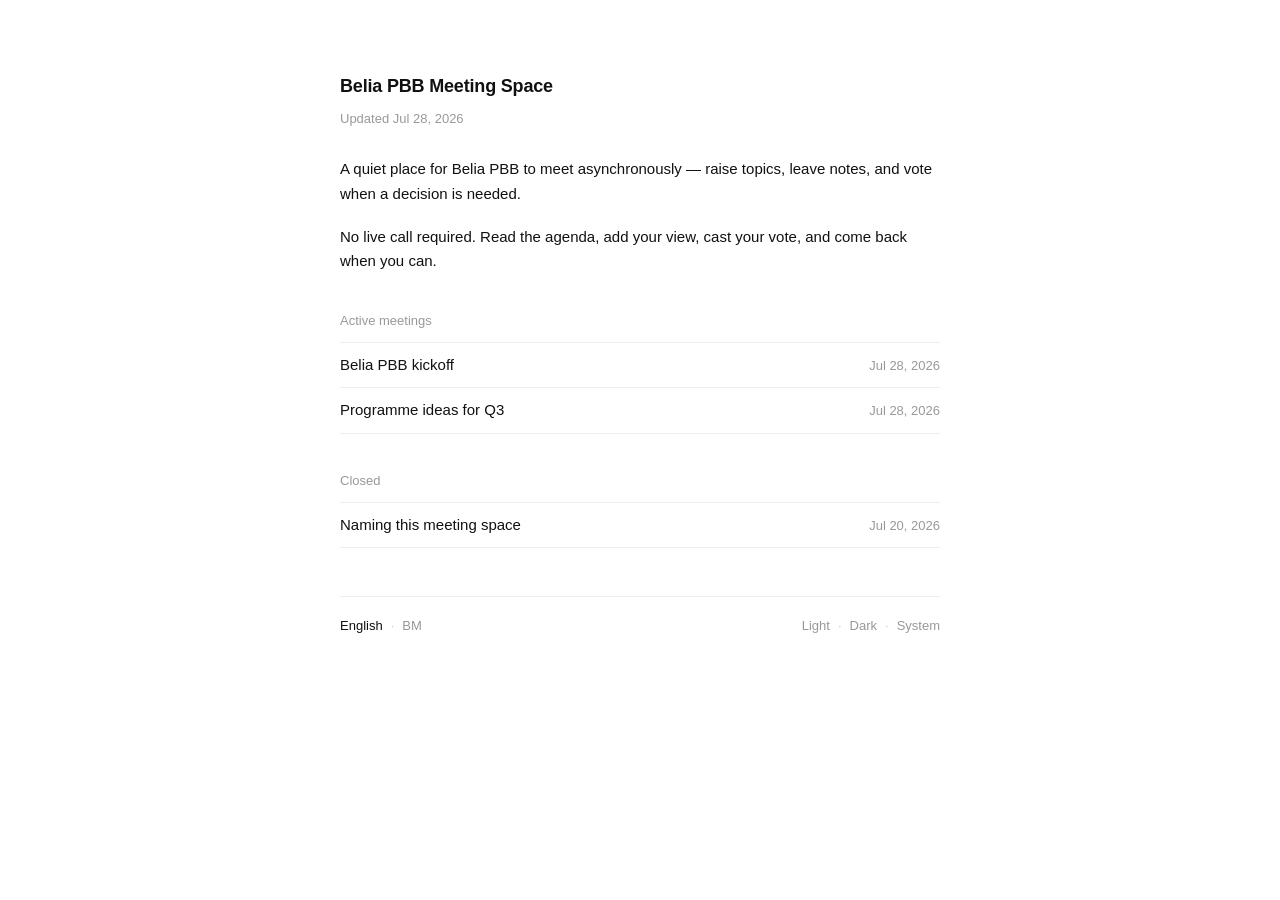
==== index.html @ 7cd55508 "Add light / dark / system theme toggle in footer Place the theme control on the right side of the fo" ====
<!DOCTYPE html>
<html lang="en">

<head>
    <title>Belia PBB Meeting Space</title>

    <meta charset="UTF-8">
    <meta name="description" content="Belia PBB asynchronous meeting space">
    <meta name="author" content="Belia PBB">
    <meta name="viewport" content="width=device-width, initial-scale=1">
    <script>
        (function () {
            var pref = localStorage.getItem("belia-pbb-theme") || "system";
            var dark = pref === "dark" || (pref === "system" && window.matchMedia("(prefers-color-scheme: dark)").matches);
            document.documentElement.dataset.theme = dark ? "dark" : "light";
            document.documentElement.dataset.themePref = pref;
        })();
    </script>
    <link rel="stylesheet" href="index.css">
</head>

<body>
    <main>
        <h1 data-i18n="title">Belia PBB Meeting Space</h1>
        <p class="updated" data-i18n="updated">Updated Jul 28, 2026</p>

        <p data-i18n="intro1">A quiet place for Belia PBB to meet asynchronously &mdash; raise topics, leave notes, and vote when a decision is needed.</p>
        <p data-i18n="intro2">No live call required. Read the agenda, add your view, cast your vote, and come back when you can.</p>

        <h2 data-i18n="activeMeetings">Active meetings</h2>
        <div id="meetings"></div>

        <h2 data-i18n="closedMeetings">Closed</h2>
        <div id="closed-meetings"></div>
    </main>

    <footer>
        <div class="footer-row">
            <div class="lang-toggle" role="group" aria-label="Language">
                <button type="button" class="lang-btn" data-lang="en">English</button>
                <span class="lang-sep" aria-hidden="true">·</span>
                <button type="button" class="lang-btn" data-lang="bm">BM</button>
            </div>
            <div class="theme-toggle" role="group" aria-label="Theme">
                <button type="button" class="theme-btn" data-theme-opt="light" data-i18n="themeLight">Light</button>
                <span class="theme-sep" aria-hidden="true">·</span>
                <button type="button" class="theme-btn" data-theme-opt="dark" data-i18n="themeDark">Dark</button>
                <span class="theme-sep" aria-hidden="true">·</span>
                <button type="button" class="theme-btn" data-theme-opt="system" data-i18n="themeSystem">System</button>
            </div>
        </div>
    </footer>

    <script src="app.js"></script>
</body>

</html>
---- index.css ----
*,
*::before,
*::after {
    box-sizing: border-box;
}

:root,
html[data-theme="light"] {
    --bg: #ffffff;
    --text: #111111;
    --muted: #999999;
    --border: #eeeeee;
    --border-strong: #dddddd;
    --border-soft: #f0f0f0;
    --placeholder: #bbbbbb;
    --btn-bg: #111111;
    --btn-text: #ffffff;
    --btn-hover: #333333;
    --surface: #ffffff;
    --sep: #cccccc;
    --backdrop: rgba(0, 0, 0, 0.28);
}

html[data-theme="dark"] {
    --bg: #111111;
    --text: #f2f2f2;
    --muted: #888888;
    --border: #2a2a2a;
    --border-strong: #3a3a3a;
    --border-soft: #222222;
    --placeholder: #666666;
    --btn-bg: #f2f2f2;
    --btn-text: #111111;
    --btn-hover: #dddddd;
    --surface: #171717;
    --sep: #555555;
    --backdrop: rgba(0, 0, 0, 0.55);
}

body {
    margin: 0;
    padding: 72px 32px 96px;
    font-family: -apple-system, BlinkMacSystemFont, "Inter", "Helvetica Neue", Helvetica, Arial, sans-serif;
    font-size: 15px;
    line-height: 1.65;
    color: var(--text);
    background: var(--bg);
    -webkit-font-smoothing: antialiased;
}

main {
    max-width: 600px;
    margin: 0 auto;
}

h1 {
    margin: 0 0 6px;
    font-size: 18px;
    font-weight: 600;
    letter-spacing: -0.01em;
}

.attendees-link-row {
    margin: 0 0 10px;
}

.attendees-link {
    padding: 0;
    border: 0;
    background: none;
    font: inherit;
    font-size: 13px;
    color: var(--muted);
    cursor: pointer;
}

.attendees-link:hover {
    color: var(--text);
    text-decoration: underline;
    text-underline-offset: 2px;
}

.updated {
    margin: 0 0 28px;
    font-size: 13px;
    color: var(--muted);
}

.meeting-roles {
    display: grid;
    grid-template-columns: 1fr 1fr;
    gap: 16px 24px;
    margin: -12px 0 28px;
}

.role {
    display: flex;
    flex-direction: column;
    gap: 4px;
    min-width: 0;
}

.role-label {
    font-size: 13px;
    color: var(--muted);
}

.role-value {
    font-size: 15px;
    color: var(--text);
}

.role-input {
    width: 100%;
    padding: 0;
    border: 0;
    border-bottom: 1px solid var(--border);
    background: transparent;
    font: inherit;
    font-size: 15px;
    color: var(--text);
}

.role-input:focus {
    outline: none;
    border-bottom-color: var(--text);
}

.role-input::placeholder {
    color: var(--placeholder);
}

p {
    margin: 0 0 18px;
}

h2 {
    margin: 36px 0 10px;
    font-size: 13px;
    font-weight: 400;
    color: var(--muted);
}

a {
    color: inherit;
    text-decoration: none;
}

a:hover {
    text-decoration: underline;
    text-underline-offset: 2px;
}

.list {
    list-style: none;
    margin: 0;
    padding: 0;
}

.list li {
    display: flex;
    align-items: baseline;
    padding: 10px 0;
    border-bottom: 1px solid var(--border);
}

.list li:first-child {
    border-top: 1px solid var(--border);
}

.list-title {
    flex: 1;
}

.list .meeting-meta {
    margin-left: 12px;
}

.back {
    margin: 0 0 18px;
    font-size: 13px;
    color: var(--muted);
}

.back a {
    color: var(--muted);
}

.back a:hover {
    color: var(--text);
}

.member-bar {
    display: flex;
    align-items: baseline;
    gap: 10px;
    margin: 0 0 18px;
    font-size: 13px;
    color: var(--muted);
}

.text-btn {
    padding: 0;
    border: 0;
    background: none;
    font: inherit;
    font-size: 13px;
    color: var(--muted);
    cursor: pointer;
}

.text-btn:hover {
    color: var(--text);
    text-decoration: underline;
    text-underline-offset: 2px;
}

.name-form {
    display: grid;
    gap: 8px;
    max-width: 320px;
}

.name-form label {
    font-size: 13px;
    color: var(--muted);
}

.name-form input {
    width: 100%;
    padding: 10px 12px;
    border: 1px solid var(--border-strong);
    background: var(--surface);
    font: inherit;
    color: var(--text);
}

.name-form input:focus {
    outline: none;
    border-color: var(--text);
}

.name-form button {
    justify-self: start;
    padding: 6px 12px;
    border: 1px solid var(--btn-bg);
    background: var(--btn-bg);
    font: inherit;
    font-size: 13px;
    color: var(--btn-text);
    cursor: pointer;
}

.name-form button:hover {
    background: var(--btn-hover);
    border-color: var(--btn-hover);
}

.meeting-meta {
    font-size: 13px;
    color: var(--muted);
    white-space: nowrap;
}

.agenda {
    list-style: none;
    margin: 0 0 18px;
    padding: 0;
}

.agenda-item {
    padding: 14px 0;
    border-top: 1px solid var(--border-soft);
}

.agenda-item:last-child {
    border-bottom: 1px solid var(--border-soft);
}

.agenda-question {
    margin: 0 0 10px;
    font-weight: 500;
}

.vote-row {
    display: flex;
    flex-wrap: wrap;
    gap: 8px;
    margin-bottom: 10px;
}

.vote-btn {
    padding: 6px 12px;
    border: 1px solid var(--border-strong);
    background: var(--surface);
    font: inherit;
    font-size: 13px;
    color: var(--text);
    cursor: pointer;
}

.vote-btn:hover {
    border-color: var(--text);
}

.vote-btn.selected {
    border-color: var(--btn-bg);
    background: var(--btn-bg);
    color: var(--btn-text);
}

.vote-btn:disabled {
    opacity: 0.45;
    cursor: default;
}

.vote-counts {
    font-size: 13px;
    color: var(--muted);
    margin: 0 0 6px;
}

.vote-roster {
    font-size: 13px;
    color: var(--muted);
    margin: 0 0 14px;
}

.item-comments {
    margin-top: 4px;
}

.comments-label {
    margin: 0 0 8px;
    font-size: 13px;
    color: var(--muted);
}

.item-comments textarea {
    width: 100%;
    min-height: 64px;
    margin-top: 10px;
    margin-bottom: 8px;
    padding: 10px 12px;
    border: 1px solid var(--border-strong);
    background: var(--surface);
    font: inherit;
    color: var(--text);
    resize: vertical;
}

.item-comments textarea:focus {
    outline: none;
    border-color: var(--text);
}

.item-comments button {
    padding: 6px 12px;
    border: 1px solid var(--btn-bg);
    background: var(--btn-bg);
    font: inherit;
    font-size: 13px;
    color: var(--btn-text);
    cursor: pointer;
}

.item-comments button:hover {
    background: var(--btn-hover);
    border-color: var(--btn-hover);
}

.notes {
    margin-top: 0;
}

.notes textarea {
    width: 100%;
    min-height: 72px;
    margin-bottom: 8px;
    padding: 10px 12px;
    border: 1px solid var(--border-strong);
    background: var(--surface);
    font: inherit;
    color: var(--text);
    resize: vertical;
}

.notes textarea:focus {
    outline: none;
    border-color: var(--text);
}

.notes button {
    padding: 6px 12px;
    border: 1px solid var(--btn-bg);
    background: var(--btn-bg);
    font: inherit;
    font-size: 13px;
    color: var(--btn-text);
    cursor: pointer;
}

.notes button:hover {
    background: var(--btn-hover);
    border-color: var(--btn-hover);
}

.note-list {
    list-style: none;
    margin: 12px 0 0;
    padding: 0;
}

.note-list li {
    padding: 10px 0;
    border-top: 1px solid var(--border-soft);
    font-size: 14px;
}

.note-list li.note-empty {
    color: var(--muted);
    border-top: none;
    padding-top: 0;
}

.note-meta {
    display: block;
    margin-top: 4px;
    font-size: 12px;
    color: var(--muted);
}

.empty {
    margin: 0;
    padding: 10px 0;
    color: var(--muted);
    border-top: 1px solid var(--border);
    border-bottom: 1px solid var(--border);
}

footer {
    max-width: 600px;
    margin: 48px auto 0;
    padding-top: 18px;
    border-top: 1px solid var(--border);
}

.footer-row {
    display: flex;
    align-items: center;
    justify-content: space-between;
    gap: 16px;
    flex-wrap: wrap;
}

.attendees-dialog {
    width: min(92vw, 420px);
    margin: auto;
    padding: 24px;
    border: 1px solid var(--border);
    background: var(--surface);
    color: var(--text);
    font: inherit;
}

.attendees-dialog::backdrop {
    background: var(--backdrop);
}

.attendees-dialog-header {
    display: flex;
    align-items: baseline;
    justify-content: space-between;
    gap: 12px;
    margin-bottom: 6px;
}

.attendees-dialog-header h2 {
    margin: 0;
    font-size: 15px;
    font-weight: 600;
    color: var(--text);
}

.attendees-dialog-hint {
    margin: 0 0 16px;
    font-size: 13px;
    color: var(--muted);
}

.attendees-dialog .list {
    margin: 0;
}

.attendees-dialog .list li.empty-item {
    display: block;
    color: var(--muted);
    border-top: 1px solid var(--border);
    border-bottom: 1px solid var(--border);
}

.lang-toggle,
.theme-toggle {
    display: flex;
    align-items: center;
    gap: 8px;
    font-size: 13px;
    color: var(--muted);
}

.lang-btn,
.theme-btn {
    padding: 0;
    border: 0;
    background: none;
    font: inherit;
    font-size: 13px;
    color: var(--muted);
    cursor: pointer;
}

.lang-btn:hover,
.theme-btn:hover {
    color: var(--text);
    text-decoration: underline;
    text-underline-offset: 2px;
}

.lang-btn.active,
.theme-btn.active {
    color: var(--text);
    cursor: default;
}

.lang-btn.active:hover,
.theme-btn.active:hover {
    text-decoration: none;
}

.lang-sep,
.theme-sep {
    color: var(--sep);
}

@media (max-width: 640px) {
    body {
        padding: 48px 24px 72px;
    }

    .list li {
        flex-direction: column;
        gap: 4px;
    }

    .list .meeting-meta {
        margin-left: 0;
    }

    .meeting-roles {
        grid-template-columns: 1fr;
        gap: 14px;
    }
}
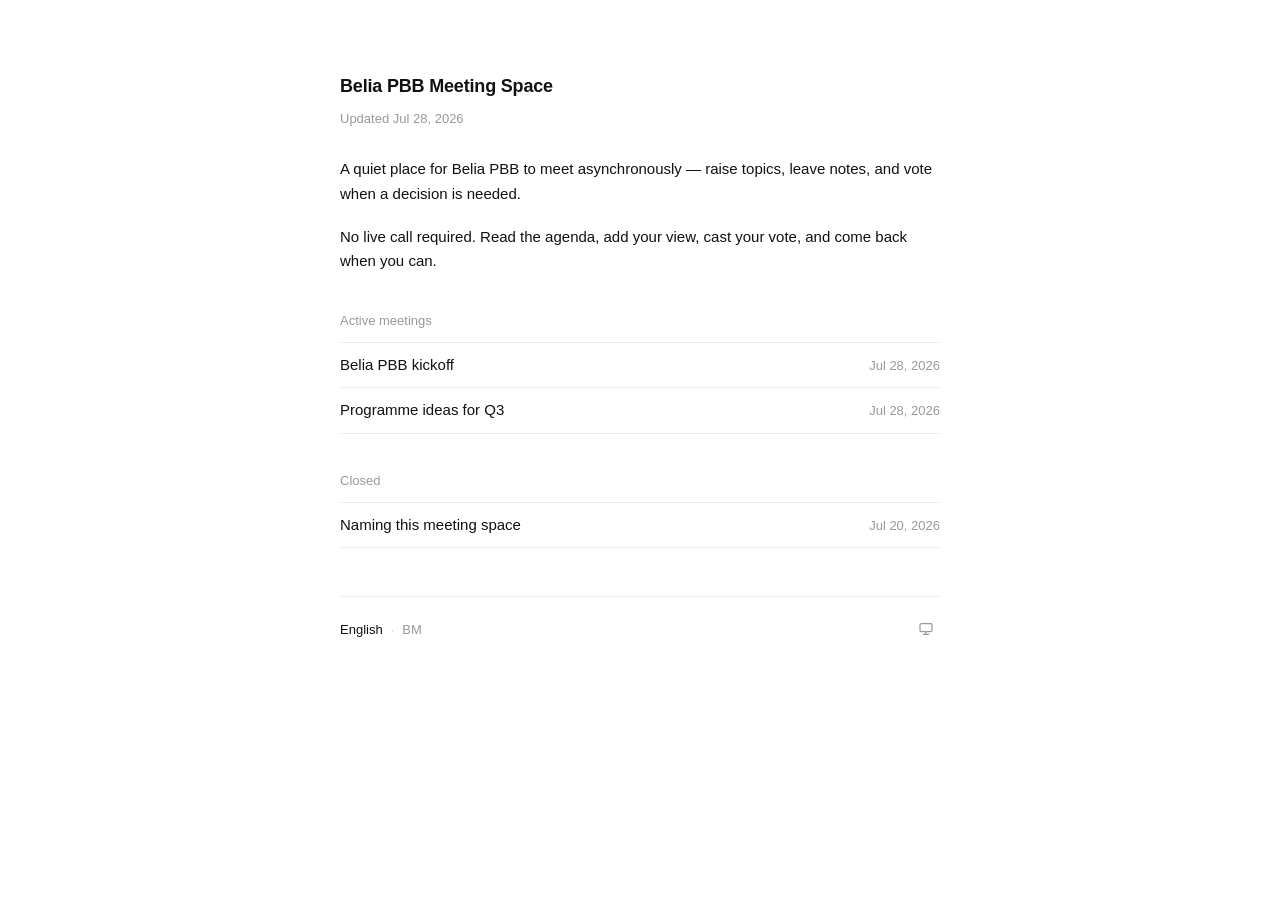
==== commit 7736e21c: "Replace theme text toggle with a cycling icon switch Use sun, moon, and computer icons for light, da" ====
--- a/index.html
+++ b/index.html
@@ -41,13 +41,9 @@
                 <span class="lang-sep" aria-hidden="true">·</span>
                 <button type="button" class="lang-btn" data-lang="bm">BM</button>
             </div>
-            <div class="theme-toggle" role="group" aria-label="Theme">
-                <button type="button" class="theme-btn" data-theme-opt="light" data-i18n="themeLight">Light</button>
-                <span class="theme-sep" aria-hidden="true">·</span>
-                <button type="button" class="theme-btn" data-theme-opt="dark" data-i18n="themeDark">Dark</button>
-                <span class="theme-sep" aria-hidden="true">·</span>
-                <button type="button" class="theme-btn" data-theme-opt="system" data-i18n="themeSystem">System</button>
-            </div>
+            <button type="button" class="theme-switch" data-theme-switch aria-label="Theme">
+                <span class="theme-switch-icon" aria-hidden="true"></span>
+            </button>
         </div>
     </footer>
 
--- a/index.css
+++ b/index.css
@@ -430,6 +430,34 @@
     color: var(--muted);
 }
 
+.discussion-action {
+    margin: 28px 0 0;
+}
+
+.primary-link {
+    display: inline-block;
+    padding: 6px 12px;
+    border: 1px solid var(--btn-bg);
+    background: var(--btn-bg);
+    font-size: 13px;
+    color: var(--btn-text);
+    text-decoration: none;
+}
+
+.primary-link:hover {
+    background: var(--btn-hover);
+    border-color: var(--btn-hover);
+    text-decoration: none;
+}
+
+.minutes-body p {
+    margin: 0 0 18px;
+}
+
+.minutes-body p:last-child {
+    margin-bottom: 0;
+}
+
 .empty {
     margin: 0;
     padding: 10px 0;
@@ -499,8 +527,7 @@
     border-bottom: 1px solid var(--border);
 }
 
-.lang-toggle,
-.theme-toggle {
+.lang-toggle {
     display: flex;
     align-items: center;
     gap: 8px;
@@ -508,8 +535,7 @@
     color: var(--muted);
 }
 
-.lang-btn,
-.theme-btn {
+.lang-btn {
     padding: 0;
     border: 0;
     background: none;
@@ -519,27 +545,52 @@
     cursor: pointer;
 }
 
-.lang-btn:hover,
-.theme-btn:hover {
+.lang-btn:hover {
     color: var(--text);
     text-decoration: underline;
     text-underline-offset: 2px;
 }
 
-.lang-btn.active,
-.theme-btn.active {
+.lang-btn.active {
     color: var(--text);
     cursor: default;
 }
 
-.lang-btn.active:hover,
-.theme-btn.active:hover {
+.lang-btn.active:hover {
     text-decoration: none;
 }
 
-.lang-sep,
-.theme-sep {
+.lang-sep {
     color: var(--sep);
+}
+
+.theme-switch {
+    display: inline-flex;
+    align-items: center;
+    justify-content: center;
+    width: 28px;
+    height: 28px;
+    padding: 0;
+    border: 0;
+    background: none;
+    color: var(--muted);
+    cursor: pointer;
+}
+
+.theme-switch:hover {
+    color: var(--text);
+}
+
+.theme-switch-icon {
+    display: inline-flex;
+    width: 16px;
+    height: 16px;
+}
+
+.theme-switch-icon svg {
+    width: 16px;
+    height: 16px;
+    display: block;
 }
 
 @media (max-width: 640px) {
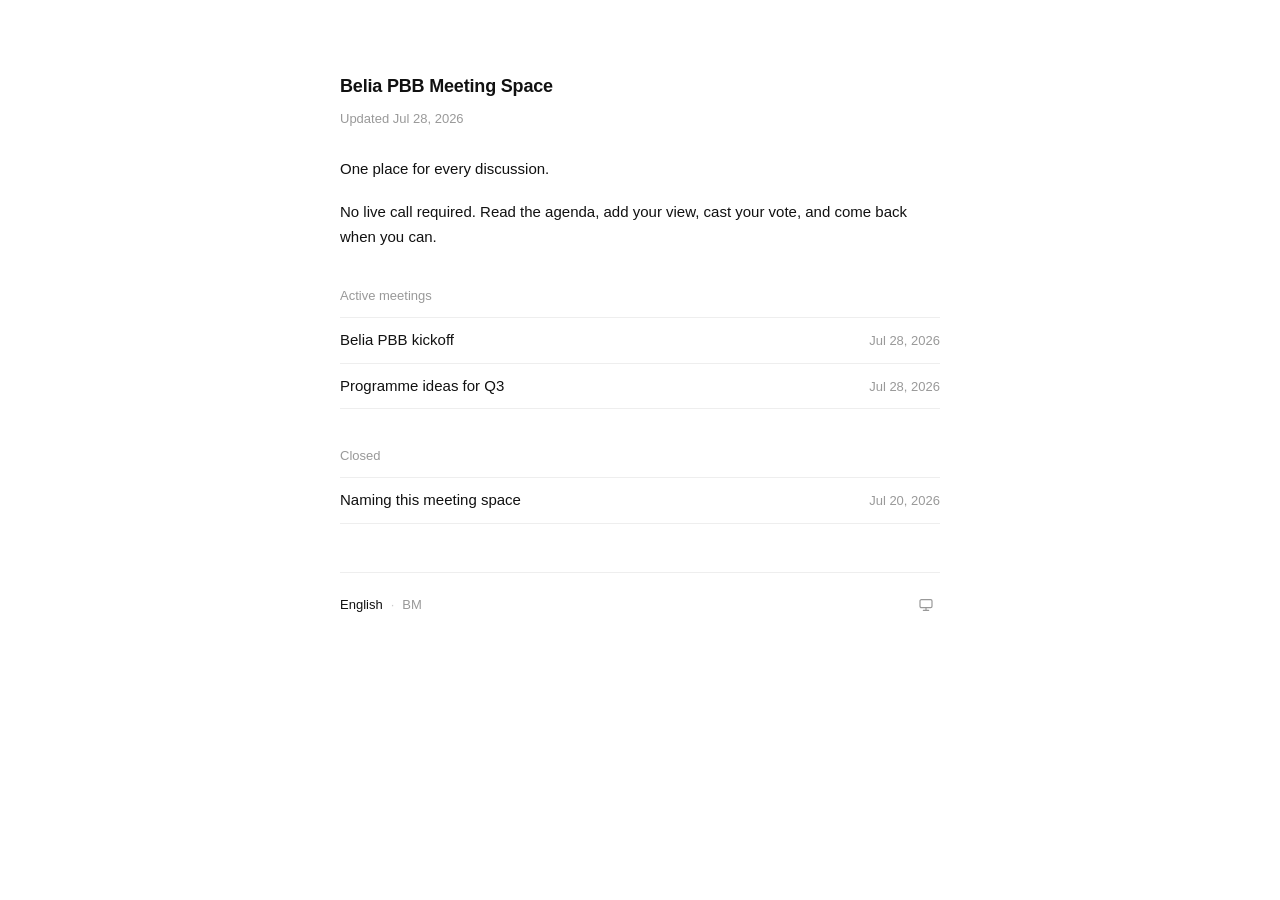
==== commit 6c89a8d6: "Update intro i18n strings" ====
--- a/index.html
+++ b/index.html
@@ -24,7 +24,7 @@
         <h1 data-i18n="title">Belia PBB Meeting Space</h1>
         <p class="updated" data-i18n="updated">Updated Jul 28, 2026</p>
 
-        <p data-i18n="intro1">A quiet place for Belia PBB to meet asynchronously &mdash; raise topics, leave notes, and vote when a decision is needed.</p>
+        <p data-i18n="intro1">One place for every discussion.</p>
         <p data-i18n="intro2">No live call required. Read the agenda, add your view, cast your vote, and come back when you can.</p>
 
         <h2 data-i18n="activeMeetings">Active meetings</h2>
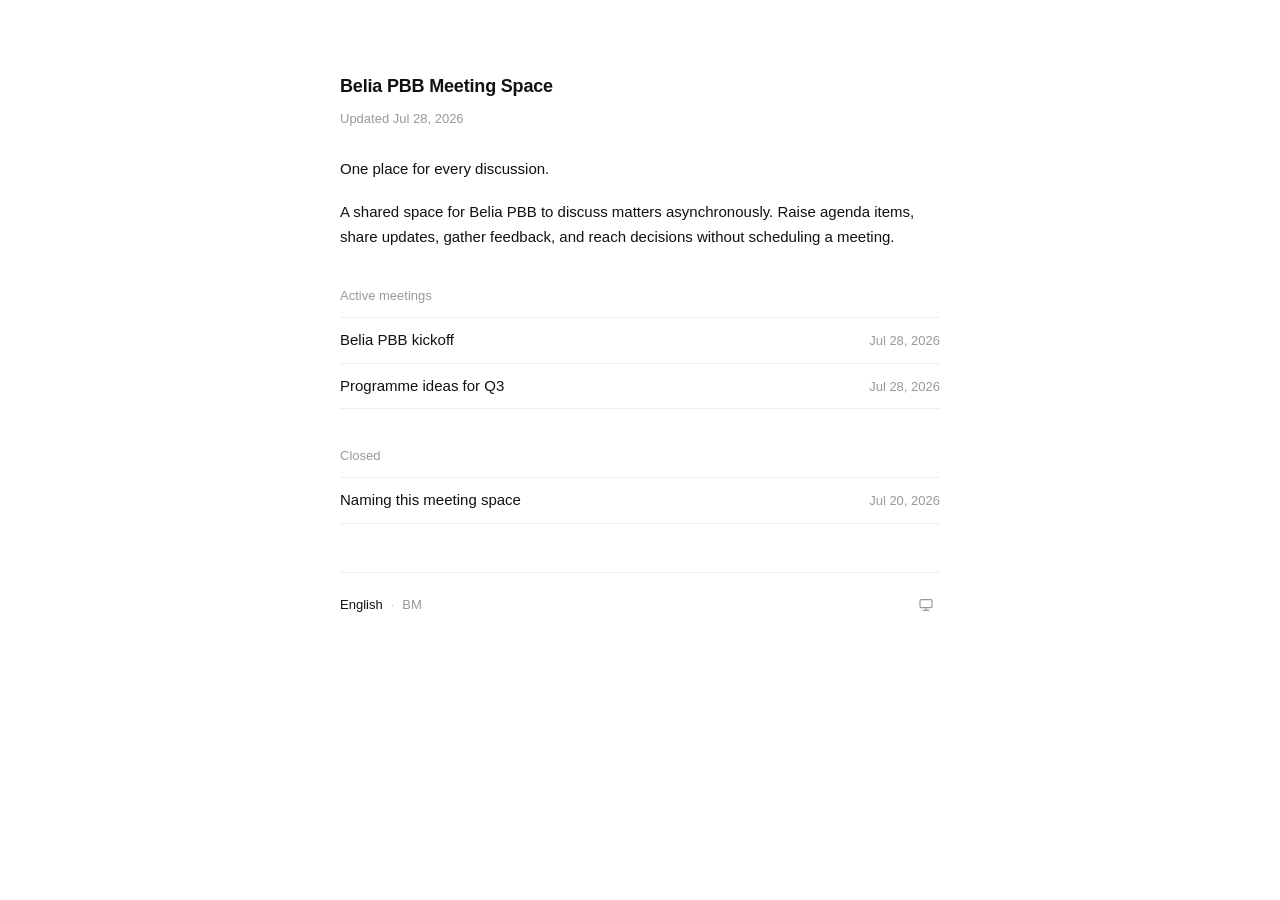
==== commit d4d2c165: "Update second home intro copy" ====
--- a/index.html
+++ b/index.html
@@ -25,7 +25,7 @@
         <p class="updated" data-i18n="updated">Updated Jul 28, 2026</p>
 
         <p data-i18n="intro1">One place for every discussion.</p>
-        <p data-i18n="intro2">No live call required. Read the agenda, add your view, cast your vote, and come back when you can.</p>
+        <p data-i18n="intro2">A shared space for Belia PBB to discuss matters asynchronously. Raise agenda items, share updates, gather feedback, and reach decisions without scheduling a meeting.</p>
 
         <h2 data-i18n="activeMeetings">Active meetings</h2>
         <div id="meetings"></div>
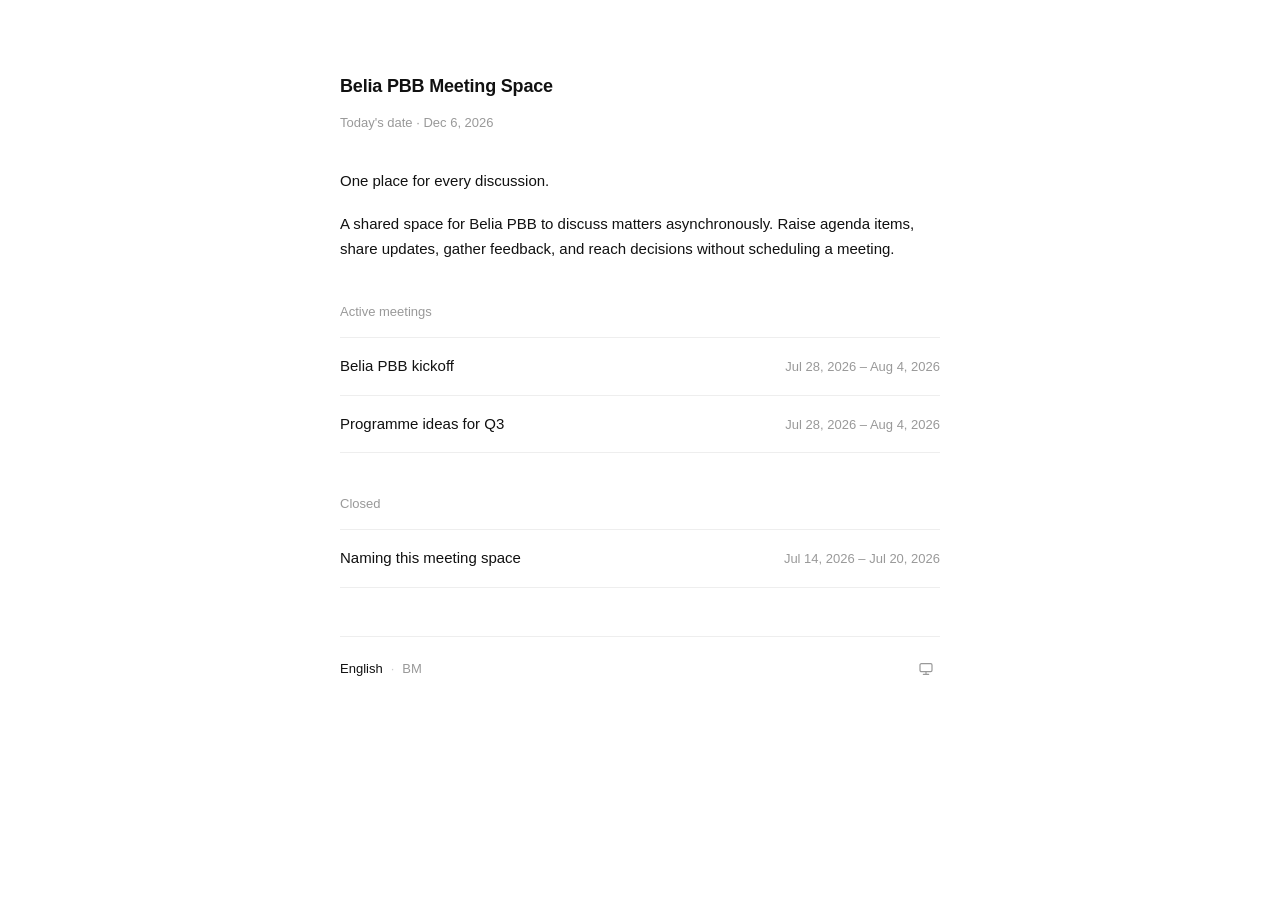
==== commit 4eef83ed: "Show today's date on the home page subtitle Replace the static Updated line with “Today's date • …” " ====
--- a/index.html
+++ b/index.html
@@ -22,7 +22,7 @@
 <body>
     <main>
         <h1 data-i18n="title">Belia PBB Meeting Space</h1>
-        <p class="updated" data-i18n="updated">Updated Jul 28, 2026</p>
+        <p class="updated" data-i18n="updated">Today's date · Jul 28, 2026</p>
 
         <p data-i18n="intro1">One place for every discussion.</p>
         <p data-i18n="intro2">A shared space for Belia PBB to discuss matters asynchronously. Raise agenda items, share updates, gather feedback, and reach decisions without scheduling a meeting.</p>
--- a/index.css
+++ b/index.css
@@ -54,7 +54,7 @@
 }
 
 h1 {
-    margin: 0 0 6px;
+    margin: 0 0 10px;
     font-size: 18px;
     font-weight: 600;
     letter-spacing: -0.01em;
@@ -81,7 +81,7 @@
 }
 
 .updated {
-    margin: 0 0 28px;
+    margin: 0 0 36px;
     font-size: 13px;
     color: var(--muted);
 }
@@ -135,10 +135,30 @@
 }
 
 h2 {
-    margin: 36px 0 10px;
+    margin: 40px 0 14px;
     font-size: 13px;
     font-weight: 400;
     color: var(--muted);
+}
+
+.section-heading {
+    display: flex;
+    align-items: center;
+    gap: 8px;
+}
+
+.section-icon {
+    display: inline-flex;
+    width: 14px;
+    height: 14px;
+    color: var(--muted);
+    flex-shrink: 0;
+}
+
+.section-icon svg {
+    width: 14px;
+    height: 14px;
+    display: block;
 }
 
 a {
@@ -160,7 +180,8 @@
 .list li {
     display: flex;
     align-items: baseline;
-    padding: 10px 0;
+    gap: 16px;
+    padding: 16px 0;
     border-bottom: 1px solid var(--border);
 }
 
@@ -177,7 +198,7 @@
 }
 
 .back {
-    margin: 0 0 18px;
+    margin: 0 0 24px;
     font-size: 13px;
     color: var(--muted);
 }
@@ -460,10 +481,231 @@
 
 .empty {
     margin: 0;
-    padding: 10px 0;
+    padding: 16px 0;
     color: var(--muted);
     border-top: 1px solid var(--border);
     border-bottom: 1px solid var(--border);
+}
+
+.admin-form {
+    display: grid;
+    gap: 10px;
+    margin-bottom: 12px;
+}
+
+.admin-section-head {
+    display: flex;
+    align-items: baseline;
+    gap: 12px;
+    margin-top: 8px;
+    margin-bottom: 6px;
+}
+
+.admin-section-head h2 {
+    margin: 0;
+}
+
+.admin-add-btn {
+    display: inline-flex;
+    align-items: center;
+    justify-content: center;
+    padding: 0 2px;
+    border: 0;
+    background: transparent;
+    font: inherit;
+    font-size: 22px;
+    line-height: 1;
+    color: var(--muted);
+    text-decoration: none;
+    cursor: pointer;
+}
+
+.admin-add-btn:hover {
+    color: var(--text);
+}
+
+.admin-form-actions .text-btn {
+    text-decoration: none;
+}
+
+.admin-form-actions a.text-btn:hover {
+    text-decoration: underline;
+    text-underline-offset: 2px;
+}
+
+.admin-meeting-actions a.text-btn {
+    text-decoration: none;
+}
+
+.admin-meeting-actions a.text-btn:hover {
+    text-decoration: underline;
+    text-underline-offset: 2px;
+}
+
+.admin-composer {
+    margin: 16px 0 28px;
+}
+
+.admin-composer h2 {
+    margin-top: 0;
+    margin-bottom: 16px;
+}
+
+.admin-form label {
+    margin-top: 12px;
+    font-size: 13px;
+    color: var(--muted);
+}
+
+.admin-form > label:first-child {
+    margin-top: 0;
+}
+
+.admin-date-row {
+    display: grid;
+    grid-template-columns: 1fr 1fr;
+    gap: 14px;
+    margin-top: 12px;
+}
+
+.admin-date-field {
+    display: grid;
+    gap: 8px;
+}
+
+.admin-date-field label {
+    margin-top: 0;
+}
+
+.admin-form input,
+.admin-form select,
+.admin-form textarea {
+    width: 100%;
+    padding: 11px 12px;
+    border: 1px solid var(--border-strong);
+    background: var(--surface);
+    font: inherit;
+    color: var(--text);
+}
+
+.admin-form input:focus,
+.admin-form select:focus,
+.admin-form textarea:focus {
+    outline: none;
+    border-color: var(--text);
+}
+
+.admin-form textarea {
+    resize: vertical;
+}
+
+.admin-form button[type="submit"] {
+    justify-self: start;
+    margin-top: 12px;
+    padding: 6px 12px;
+    border: 1px solid var(--btn-bg);
+    background: var(--btn-bg);
+    font: inherit;
+    font-size: 13px;
+    color: var(--btn-text);
+    cursor: pointer;
+}
+
+.admin-form button[type="submit"]:hover {
+    background: var(--btn-hover);
+    border-color: var(--btn-hover);
+}
+
+.field-hint {
+    margin: 0;
+    font-size: 13px;
+    color: var(--muted);
+}
+
+.agenda-builder {
+    display: grid;
+    gap: 10px;
+    margin-top: 14px;
+}
+
+.agenda-builder-label {
+    font-size: 13px;
+    color: var(--muted);
+}
+
+.admin-questions {
+    display: grid;
+    gap: 12px;
+}
+
+.admin-question-row {
+    display: grid;
+    grid-template-columns: 1fr auto;
+    grid-template-areas:
+        "label label"
+        "input remove";
+    gap: 8px 12px;
+    align-items: center;
+}
+
+.admin-question-label {
+    grid-area: label;
+    margin: 0;
+    font-size: 13px;
+    color: var(--muted);
+}
+
+.admin-question-input {
+    grid-area: input;
+    width: 100%;
+    padding: 10px 12px;
+    border: 1px solid var(--border-strong);
+    background: var(--surface);
+    font: inherit;
+    color: var(--text);
+}
+
+.admin-question-row .text-btn {
+    grid-area: remove;
+}
+
+.admin-form-actions {
+    display: flex;
+    align-items: center;
+    gap: 16px;
+    margin-top: 16px;
+}
+
+.admin-meeting-actions {
+    display: flex;
+    gap: 18px;
+    flex-shrink: 0;
+}
+
+.admin-question-input:focus {
+    outline: none;
+    border-color: var(--text);
+}
+
+.secondary-btn {
+    justify-self: start;
+    padding: 6px 12px;
+    border: 1px solid var(--border-strong);
+    background: transparent;
+    font: inherit;
+    font-size: 13px;
+    color: var(--text);
+    cursor: pointer;
+}
+
+.secondary-btn:hover {
+    border-color: var(--text);
+}
+
+.admin-notice {
+    margin: 14px 0 8px;
+    font-size: 13px;
+    color: var(--muted);
 }
 
 footer {
@@ -607,6 +849,10 @@
         margin-left: 0;
     }
 
+    .admin-date-row {
+        grid-template-columns: 1fr;
+    }
+
     .meeting-roles {
         grid-template-columns: 1fr;
         gap: 14px;
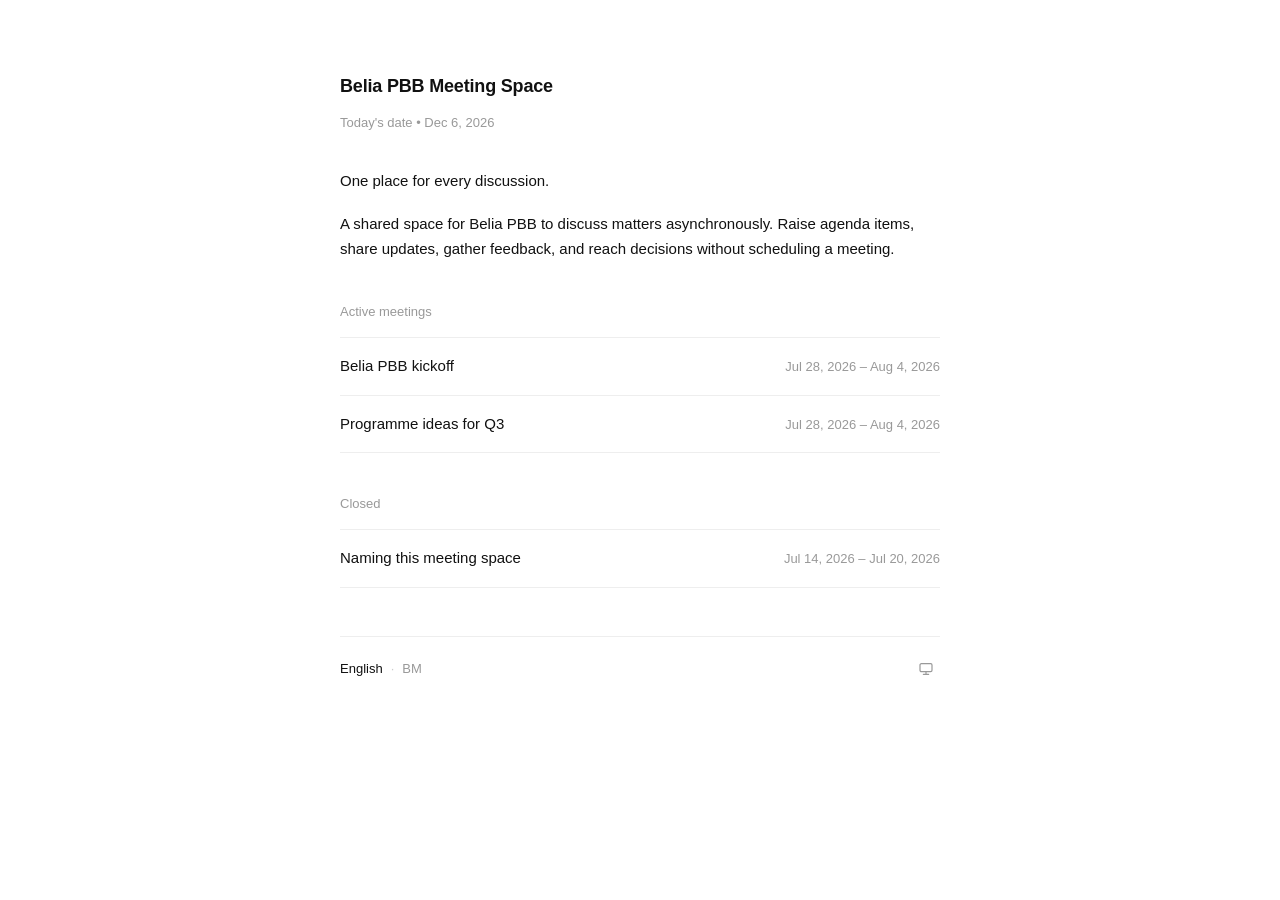
==== commit 68b87e84: "Use a bullet separator in the today's date label" ====
--- a/index.html
+++ b/index.html
@@ -22,7 +22,7 @@
 <body>
     <main>
         <h1 data-i18n="title">Belia PBB Meeting Space</h1>
-        <p class="updated" data-i18n="updated">Today's date · Jul 28, 2026</p>
+        <p class="updated" data-i18n="updated">Today's date • Jul 28, 2026</p>
 
         <p data-i18n="intro1">One place for every discussion.</p>
         <p data-i18n="intro2">A shared space for Belia PBB to discuss matters asynchronously. Raise agenda items, share updates, gather feedback, and reach decisions without scheduling a meeting.</p>
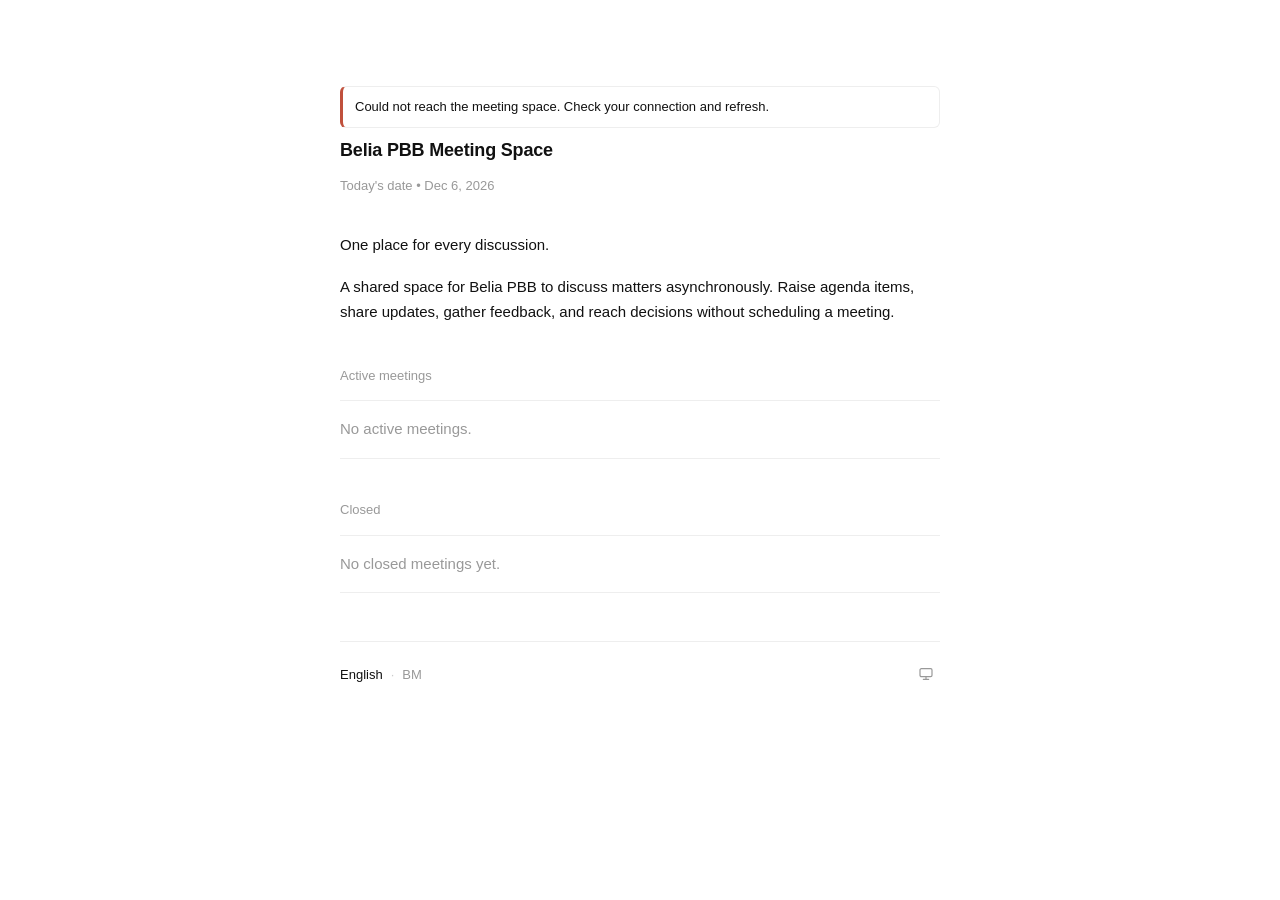
==== commit cc5d36b9: "Read and write meetings from the shared database Replaces the localStorage backend with calls to the" ====
--- a/index.html
+++ b/index.html
@@ -21,6 +21,7 @@
 
 <body>
     <main>
+        <p class="admin-error" data-error hidden></p>
         <h1 data-i18n="title">Belia PBB Meeting Space</h1>
         <p class="updated" data-i18n="updated">Today's date • Jul 28, 2026</p>
 
--- a/index.css
+++ b/index.css
@@ -2,6 +2,13 @@
 *::before,
 *::after {
     box-sizing: border-box;
+}
+
+/* The `hidden` attribute is only display:none in the browser's own stylesheet,
+   so any class that sets `display` silently overrides it. The app hides things
+   with `hidden` in a dozen places; make it mean what it says. */
+[hidden] {
+    display: none !important;
 }
 
 :root,
@@ -479,6 +486,24 @@
     margin-bottom: 0;
 }
 
+.admin-minutes-field,
+.admin-status-field {
+    display: grid;
+    gap: 8px;
+}
+
+.admin-minutes-field[hidden],
+.admin-status-field[hidden] {
+    display: none;
+}
+
+.admin-minutes-field label,
+.admin-status-field label {
+    margin-top: 12px;
+    font-size: 13px;
+    color: var(--muted);
+}
+
 .empty {
     margin: 0;
     padding: 16px 0;
@@ -706,6 +731,20 @@
     margin: 14px 0 8px;
     font-size: 13px;
     color: var(--muted);
+}
+
+/* Shown when a write is rejected or the database cannot be reached. Muted
+   rather than alarming, but distinct enough not to read as ordinary copy. */
+.admin-error {
+    margin: 14px 0 8px;
+    padding: 10px 12px;
+    font-size: 13px;
+    line-height: 1.5;
+    color: var(--text);
+    border: 1px solid var(--border);
+    border-left: 3px solid #c0503c;
+    border-radius: 6px;
+    background: var(--card, transparent);
 }
 
 footer {
